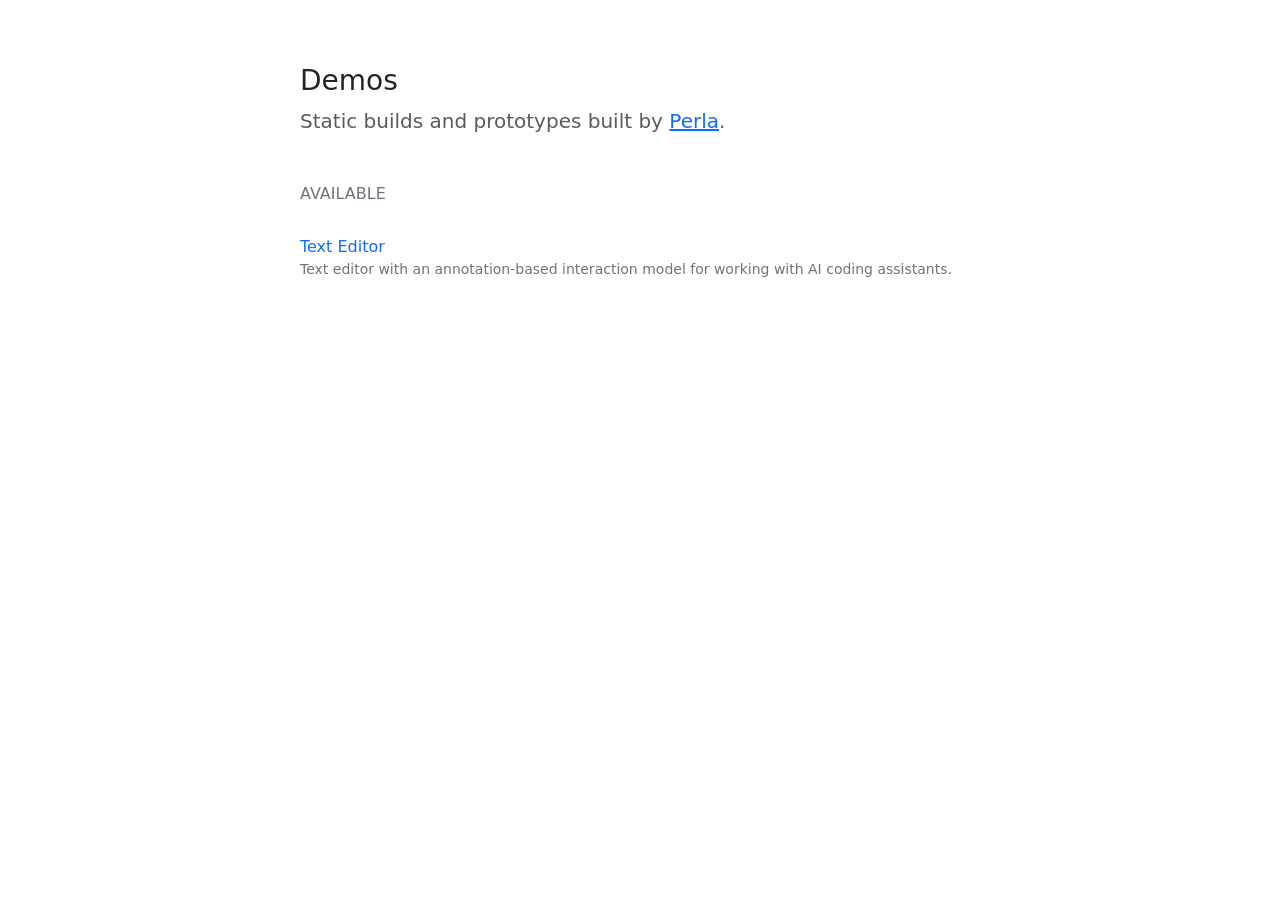
==== index.html @ 20081ecb "Added text editor demo" ====
<!doctype html>
<html lang="en" data-bs-theme="light">
<head>
  <meta charset="utf-8">
  <meta name="viewport" content="width=device-width, initial-scale=1">
  <title>Demos</title>
  <link href="https://cdn.jsdelivr.net/npm/bootstrap@5.3.3/dist/css/bootstrap.min.css" rel="stylesheet"
        integrity="sha384-QWTKZyjpPEjISv5WaRU9OFeRpok6YctnYmDr5pNlyT2bRjXh0JMhjY6hW+ALEwIH" crossorigin="anonymous">
  <style>
    body { max-width: 720px; margin: 0 auto; padding: 4rem 1.25rem; }
    .lead { color: var(--bs-secondary-color); }
    .demo-list a { text-decoration: none; }
    .demo-list a:hover { text-decoration: underline; }
  </style>
</head>
<body>
  <header class="mb-5">
    <h1 class="h3 mb-2">Demos</h1>
    <p class="lead mb-0">Static builds and prototypes built by <a href="https://perlabravo.dev">Perla</a>.</p>
  </header>

  <main>
    <h2 class="h6 text-uppercase text-secondary mb-3">Available</h2>
    <ul class="list-group list-group-flush demo-list mb-5">
      <!-- Add one <li> per demo. Link to the demo's own directory. -->
      <li class="list-group-item px-0 py-3">
        <a class="fw-medium" href="demos/texteditor/index.html">Text Editor</a>
        <div class="small text-secondary">Text editor with an annotation-based interaction model for working with AI coding assistants.</div>
      </li>
    </ul>
  </main>

</body>
</html>
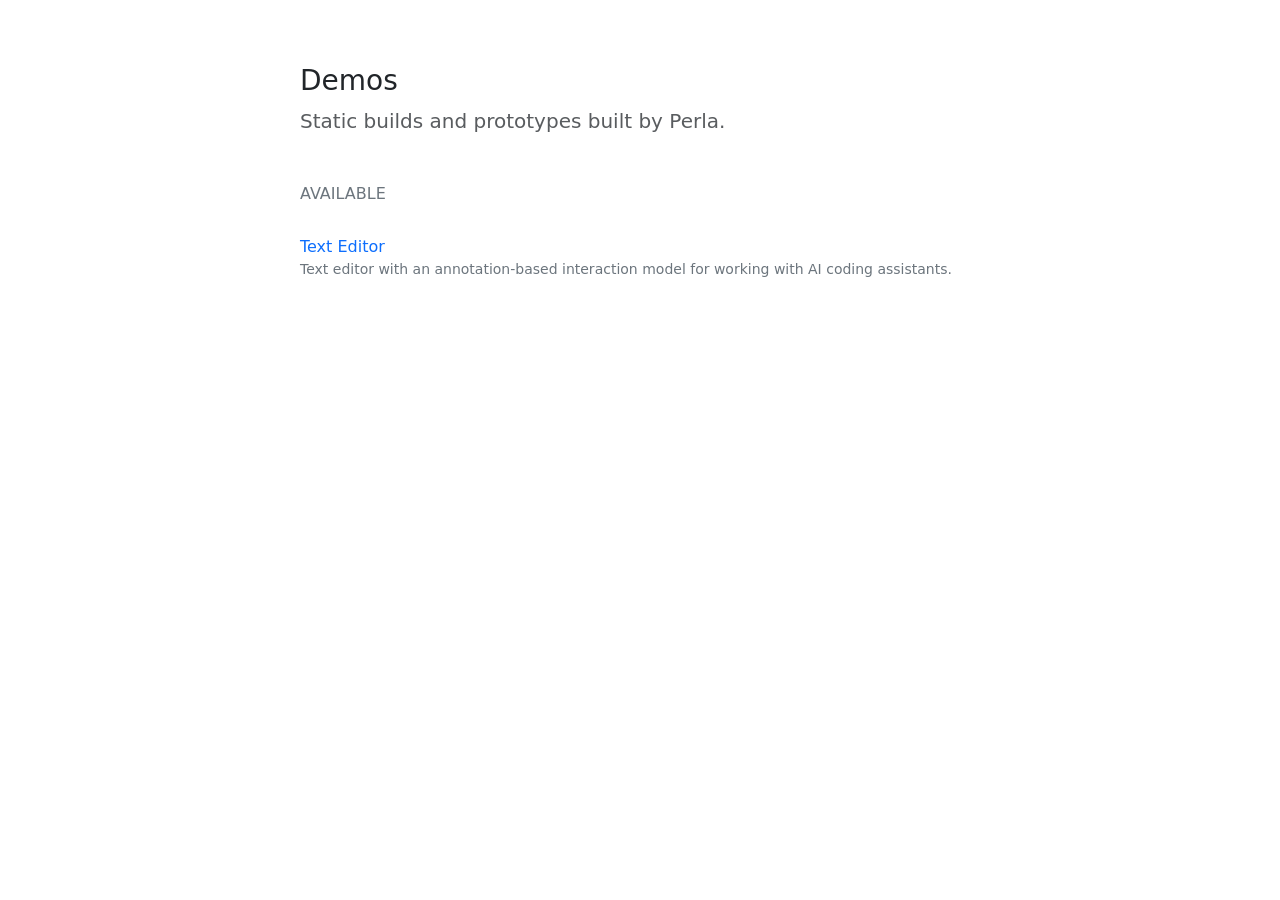
==== commit cae895b6: "Updated index.html" ====
--- a/index.html
+++ b/index.html
@@ -16,7 +16,7 @@
 <body>
   <header class="mb-5">
     <h1 class="h3 mb-2">Demos</h1>
-    <p class="lead mb-0">Static builds and prototypes built by <a href="https://perlabravo.dev">Perla</a>.</p>
+    <p class="lead mb-0">Static builds and prototypes built by Perla.</p>
   </header>
 
   <main>
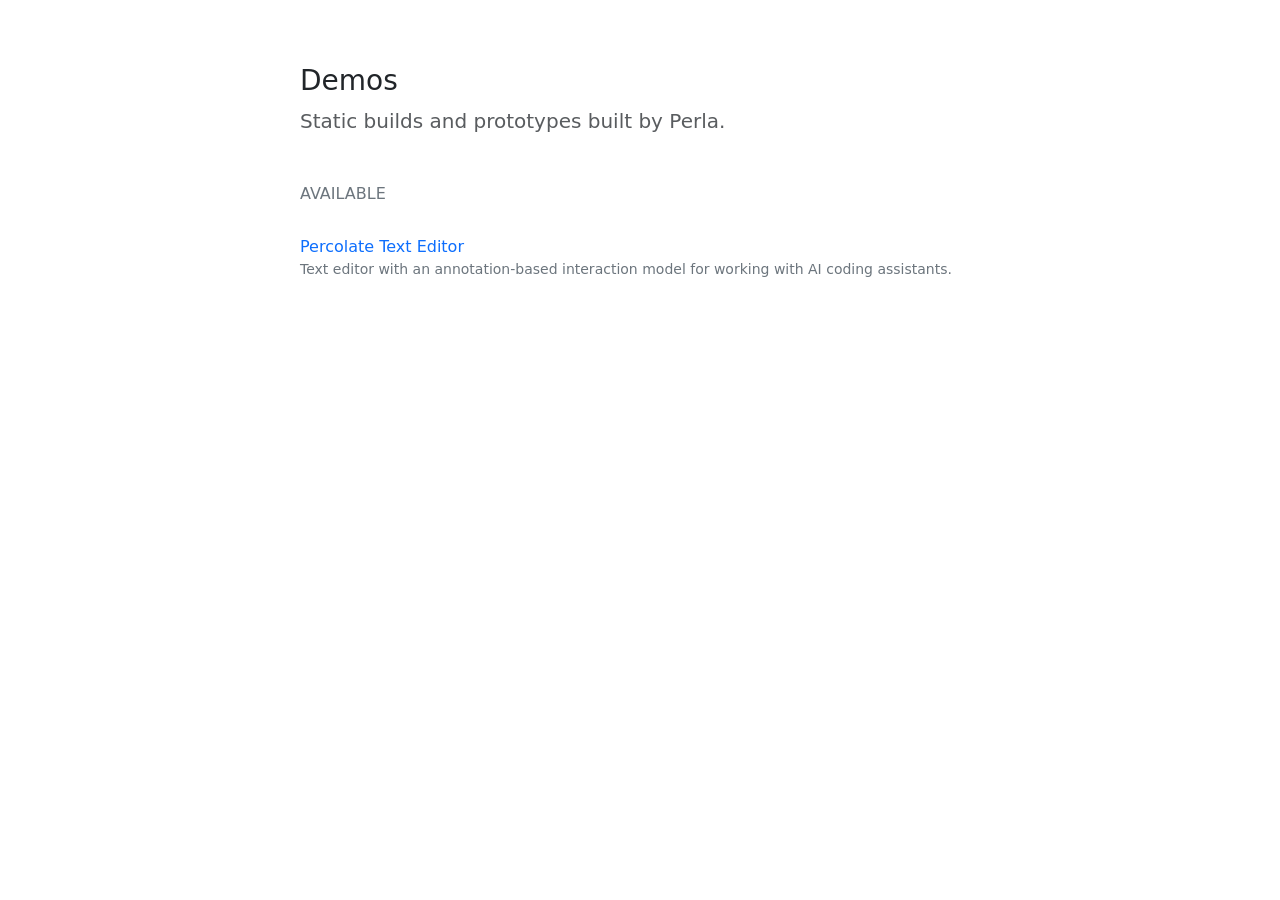
==== commit a889cb42: "Updated text editor demo" ====
--- a/index.html
+++ b/index.html
@@ -24,7 +24,7 @@
     <ul class="list-group list-group-flush demo-list mb-5">
       <!-- Add one <li> per demo. Link to the demo's own directory. -->
       <li class="list-group-item px-0 py-3">
-        <a class="fw-medium" href="demos/texteditor/index.html">Text Editor</a>
+        <a class="fw-medium" href="demos/percolate-text-editor/">Percolate Text Editor</a>
         <div class="small text-secondary">Text editor with an annotation-based interaction model for working with AI coding assistants.</div>
       </li>
     </ul>
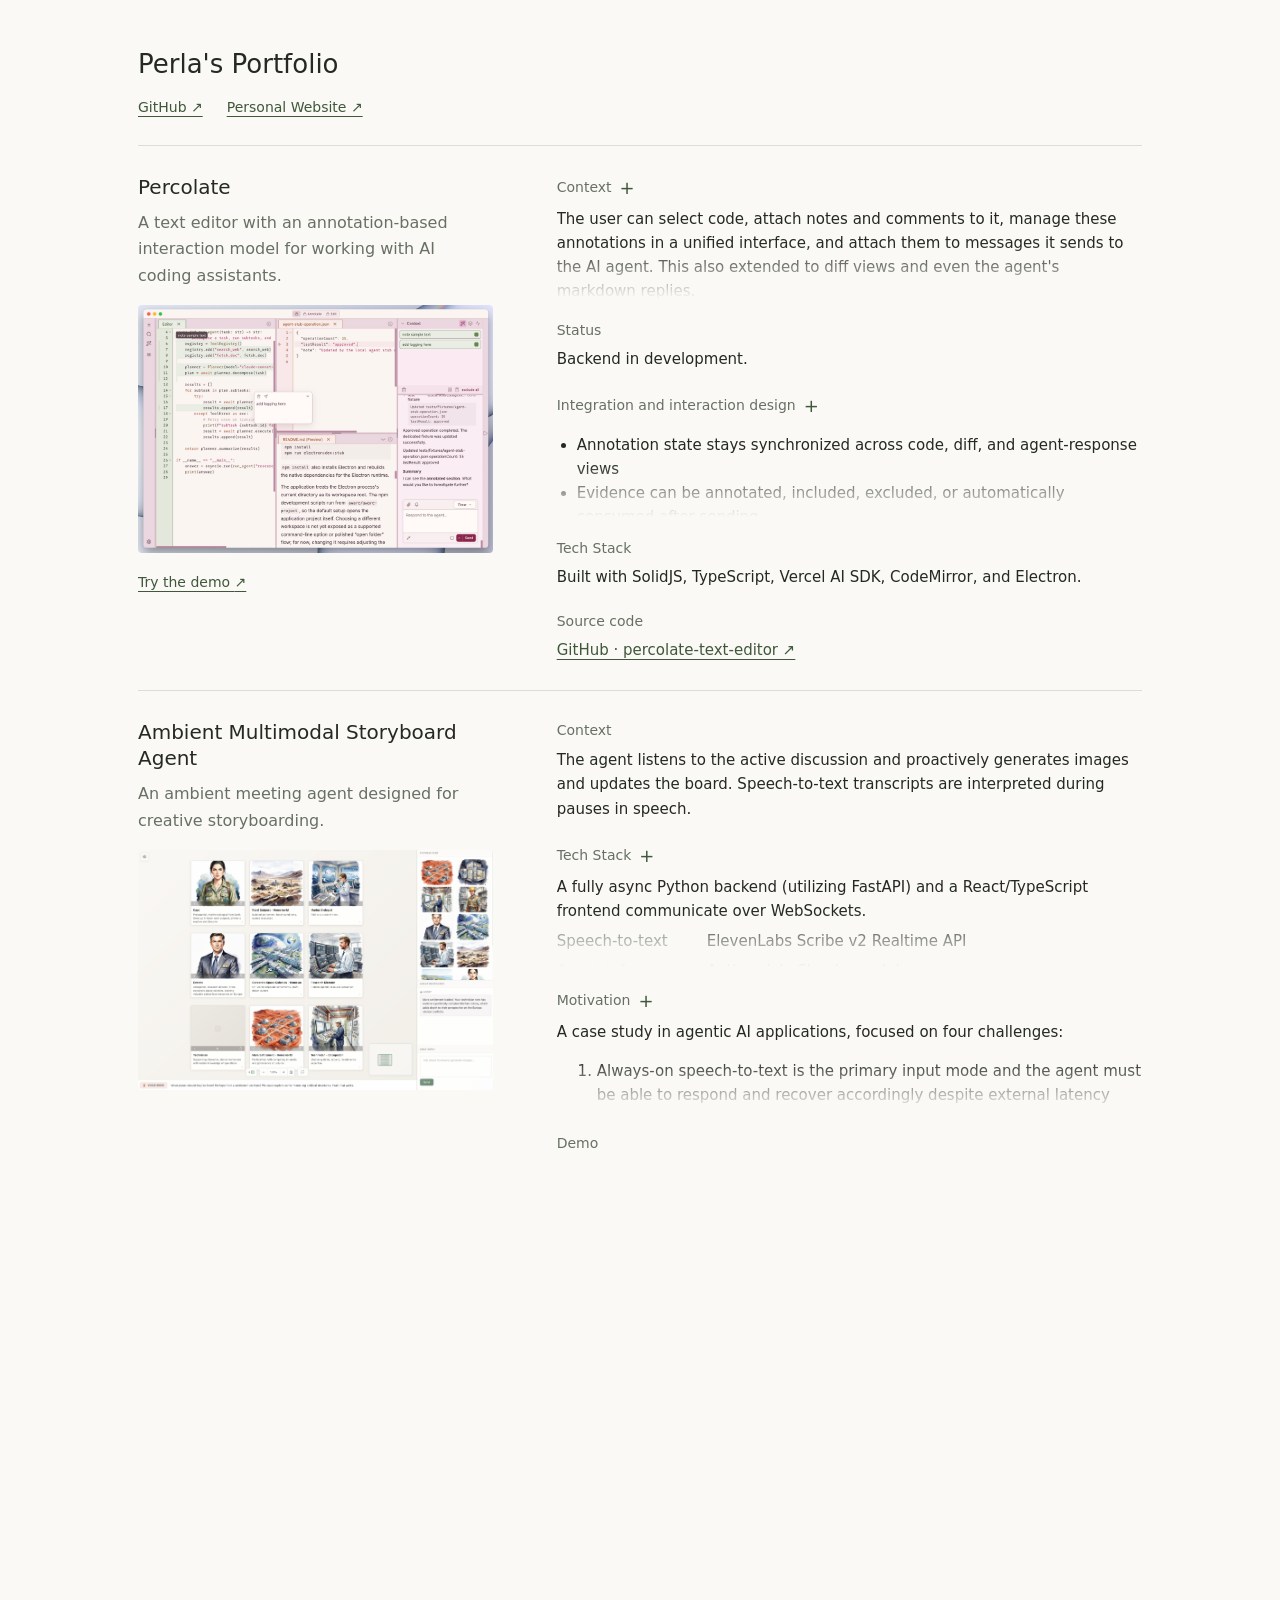
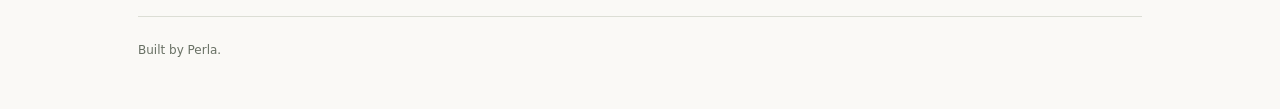
==== commit 05930c34: "Added portfolio" ====
--- a/index.html
+++ b/index.html
@@ -1,34 +1,262 @@
 <!doctype html>
-<html lang="en" data-bs-theme="light">
+<html lang="en">
 <head>
   <meta charset="utf-8">
   <meta name="viewport" content="width=device-width, initial-scale=1">
-  <title>Demos</title>
-  <link href="https://cdn.jsdelivr.net/npm/bootstrap@5.3.3/dist/css/bootstrap.min.css" rel="stylesheet"
-        integrity="sha384-QWTKZyjpPEjISv5WaRU9OFeRpok6YctnYmDr5pNlyT2bRjXh0JMhjY6hW+ALEwIH" crossorigin="anonymous">
+  <meta name="description" content="A small collection of projects built by Perla.">
+  <title>Portfolio</title>
+  <link rel="icon" href="media/p-monogram.svg" type="image/svg+xml">
   <style>
-    body { max-width: 720px; margin: 0 auto; padding: 4rem 1.25rem; }
-    .lead { color: var(--bs-secondary-color); }
-    .demo-list a { text-decoration: none; }
-    .demo-list a:hover { text-decoration: underline; }
+    :root { color-scheme: light; --paper: #faf9f6; --ink: #252923; --muted: #687064; --line: #dcded5; --accent: #40573a; }
+    * { box-sizing: border-box; }
+    body { margin: 0; background: var(--paper); color: var(--ink); font: 16px/1.65 system-ui, sans-serif; }
+    main { max-width: 1060px; margin: auto; padding: 48px 28px; }
+    a { color: var(--accent); text-underline-offset: 4px; }
+    a:hover { text-decoration-thickness: 2px; }
+    a:focus-visible, button:focus-visible { outline: 3px solid var(--accent); outline-offset: 5px; }
+    h1 { font-size: 26px; font-weight: 400; line-height: 1.3; margin: 0 0 14px; }
+    .brand { display: flex; align-items: center; gap: 10px; }
+    .brand-mark { width: 30px; height: 30px; flex: 0 0 auto; }
+    nav { display: flex; gap: 12px 24px; flex-wrap: wrap; }
+    nav a { font-size: 14px; }
+    .section-heading { display: flex; align-items: center; justify-content: space-between; gap: 20px; margin: 10px 0 16px; }
+    .section-heading h2 { margin: 0; font-size: 14px; font-weight: 400; color: var(--muted); }
+    .project { display: grid; grid-template-columns: minmax(0, 1fr) minmax(0, 1.65fr); gap: clamp(24px, 5vw, 64px); align-items: start; border-top: 1px solid var(--line); padding: 28px 0; }
+    .project-overview, .project-details { min-width: 0; overflow-wrap: anywhere; }
+    .project-heading { margin-bottom: 10px; }
+    h3 { font-size: 20px; line-height: 1.3; font-weight: 400; margin: 0; }
+    .project-preview { display: block; width: 100%; margin: 16px 0; padding: 0; border: 0; border-radius: 4px; background: none; cursor: zoom-in; }
+    .project-preview:focus-visible { outline: 3px solid var(--accent); outline-offset: 5px; }
+    .project-image { display: block; width: 100%; height: auto; border-radius: inherit; }
+    .image-lightbox { width: min(94vw, 1440px); max-width: none; max-height: 94vh; margin: auto; padding: 0; overflow: visible; border: 0; border-radius: 6px; background: transparent; }
+    .image-lightbox::backdrop { background: rgb(20 25 19 / .92); }
+    .lightbox-image { display: block; max-width: 100%; max-height: calc(94vh - 32px); margin: auto; border-radius: 4px; object-fit: contain; }
+    .lightbox-close { position: absolute; top: -12px; right: -12px; width: 36px; height: 36px; border: 1px solid var(--line); border-radius: 50%; background: var(--paper); color: var(--ink); font: 24px/1 system-ui, sans-serif; cursor: pointer; }
+    .short-description { color: var(--muted); max-width: 670px; margin: 0 0 15px; }
+    .demo-link { display: inline-block; font-size: 14px; margin-bottom: 20px; }
+    .project-details { display: grid; gap: 20px; }
+    .description.structured { white-space: normal; font-size: 15px; }
+    .description.structured p + p { margin-top: 6px; }
+    .feature-list { margin: 8px 0 0; padding-left: 20px; }
+    .stack-list { display: grid; grid-template-columns: 138px minmax(0, 1fr); gap: 6px 12px; margin: 0; }
+    .stack-list dt { color: var(--muted); font-weight: 400; }
+    .stack-list dd { margin: 0; }
+    h4 { font-size: 14px; font-weight: 400; color: var(--muted); margin: 0 0 5px; }
+    .project-details p { margin: 0; font-size: 15px; }
+    .description { white-space: pre-line; line-height: 24px; }
+    .expandable-section { margin-inline: -12px; padding: 0 12px; border-radius: 4px; cursor: pointer; transition: background-color .2s ease; }
+    .expandable-section:hover { background: rgb(64 87 58 / .06); }
+    .description-preview { position: relative; overflow: hidden; transition: height .28s ease; }
+    .description-preview:not(.is-expanded) { height: 92px; overflow: hidden; }
+    .description-preview::after { content: ''; position: absolute; inset: auto 0 0; height: 54px; pointer-events: none; background: linear-gradient(to bottom, transparent, var(--paper)); opacity: 0; transition: opacity .35s ease; }
+    .description-preview.has-overflow:not(.is-expanded)::after { opacity: 1; }
+    .description-preview:not(.has-overflow):not(.is-expanded) { height: auto; }
+    @media (prefers-reduced-motion: reduce) { .expandable-section, .description-preview, .description-preview::after { transition: none; } }
+    .description-toggle { display: inline-flex; align-items: center; gap: 8px; min-height: 28px; border: 0; padding: 0; background: none; color: inherit; font: inherit; cursor: pointer; border-radius: 4px; }
+    .description-toggle:hover { color: var(--accent); }
+    .description-toggle-icon { color: var(--accent); font-size: 18px; line-height: 1; }
+    .description-toggle[hidden] { display: none; }
+    .placeholder { color: var(--muted); }
+    .media { width: 100%; aspect-ratio: 16 / 9; border: 1px solid var(--line); border-radius: 6px; margin-top: 12px; }
+    footer { border-top: 1px solid var(--line); margin-top: 20px; padding-top: 24px; color: var(--muted); font-size: 12px; }
+    @media (max-width: 700px) { .project { grid-template-columns: minmax(0, 1fr); gap: 16px; } .demo-link { margin-bottom: 0; } }
+    @media (max-width: 540px) { main { padding: 32px 20px; } }
   </style>
 </head>
 <body>
-  <header class="mb-5">
-    <h1 class="h3 mb-2">Demos</h1>
-    <p class="lead mb-0">Static builds and prototypes built by Perla.</p>
-  </header>
-
   <main>
-    <h2 class="h6 text-uppercase text-secondary mb-3">Available</h2>
-    <ul class="list-group list-group-flush demo-list mb-5">
-      <!-- Add one <li> per demo. Link to the demo's own directory. -->
-      <li class="list-group-item px-0 py-3">
-        <a class="fw-medium" href="demos/percolate-text-editor/">Percolate Text Editor</a>
-        <div class="small text-secondary">Text editor with an annotation-based interaction model for working with AI coding assistants.</div>
-      </li>
-    </ul>
+    <header>
+      <div class="brand">
+        <h1>Perla's Portfolio</h1>
+      </div>
+      <nav aria-label="Social and profile links">
+        <a href="https://github.com/orgs/builtbyperla/repositories">GitHub ↗</a>
+        <a href="https://perlabravo.dev/">Personal Website ↗</a>
+      </nav>
+    </header>
+
+    <section aria-labelledby="projects-heading">
+      <div class="section-heading">
+      </div>
+
+      <article class="project">
+        <div class="project-overview">
+        <div class="project-heading"><h3>Percolate</h3></div>
+        <p class="short-description">A text editor with an annotation-based interaction model for working with AI coding assistants.</p>
+        <button class="project-preview" type="button" aria-label="View a larger preview of Percolate">
+          <img class="project-image" src="media/percolatepreviewimage.jpeg" alt="Percolate text editor showing a code file with annotations and an AI assistant panel" width="2048" height="1429">
+        </button>
+        <a class="demo-link" href="demos/texteditor/">Try the demo <span aria-hidden="true">↗</span></a>
+        </div>
+          <div class="project-details">
+              <section><h4>Context</h4><p class="description">The user can select code, attach notes and comments to it, manage these annotations in a unified interface, and attach them to messages it sends to the AI agent. This also extended to diff views and even the agent's markdown replies.</p>
+              </section>
+              <section><h4>Status</h4><p>Backend in development.</p></section>
+              <section><h4>Integration and interaction design</h4><div class="description structured">
+                <ul class="feature-list">
+                  <li>Annotation state stays synchronized across code, diff, and agent-response views</li>
+                  <li>Evidence can be annotated, included, excluded, or automatically consumed after sending</li>
+                  <li>Separate in-place read and write modes to avoid visual clutter with a quick-annotate functionality to bridge them.</li>
+                </ul>
+              </div></section>
+              <section><h4>Tech Stack</h4><p>Built with SolidJS, TypeScript, Vercel AI SDK, CodeMirror, and Electron.</p></section>
+              <section><h4>Source code</h4><p><a href="https://github.com/builtbyperla/percolate-text-editor">GitHub · percolate-text-editor ↗</a></p></section>
+            <!-- <section><h4>Multimedia</h4><p class="placeholder">Project walkthrough coming soon.</p> -->
+              <!-- Optional embed: <iframe class="media" src="https://www.youtube-nocookie.com/embed/VIDEO_ID" title="Percolate project walkthrough" loading="lazy" allowfullscreen></iframe> -->
+              <!-- For a local video: <video class="media" controls preload="metadata"><source src="media/percolate.mp4" type="video/mp4">Your browser does not support embedded video.</video> -->
+          </div>
+      </article>
+
+      <article class="project">
+        <div class="project-overview">
+        <div class="project-heading"><h3>Ambient Multimodal Storyboard Agent</h3></div>
+        <p class="short-description">An ambient meeting agent designed for creative storyboarding.</p>
+        <button class="project-preview" type="button" aria-label="View a larger preview of Ambient Multimodal Storyboard Agent">
+          <img class="project-image" src="media/storyboardpreviewimage.png" alt="Ambient Multimodal Storyboard Agent workspace with a storyboard canvas, image tiles, and a meeting transcript" width="3141" height="2127">
+        </button>
+        <!-- Optional demo: <a class="demo-link" href="YOUR_DEMO_URL">Try the demo ↗</a> -->
+        </div>
+          <div class="project-details">
+              <section><h4>Context</h4><p>The agent listens to the active discussion and proactively generates images and updates the board. Speech-to-text transcripts are interpreted during pauses in speech.</p></section>
+
+              <section><h4>Tech Stack</h4><div class="description structured">
+                <p>A fully async Python backend (utilizing FastAPI) and a React/TypeScript frontend communicate over WebSockets.</p>
+                <p>
+                <dl class="stack-list">
+                <dt>Speech-to-text</dt><dd>ElevenLabs Scribe v2 Realtime API</dd>
+                <dt>Agent inference</dt><dd>Anthropic’s Claude models</dd>
+                <dt>Image generation</dt><dd>Black Forest Labs’ flux-schnell-9b, running on Replicate</dd>
+                <dt>Memory</dt><dd>OpenAI’s text-embedding-3-small for embeddings and GPT for long-term memory summarization</dd>
+              </dl></div></section>
+              <section><h4>Motivation</h4><div class="description structured">
+                <p>A case study in agentic AI applications, focused on four challenges:
+                    <ol>
+                    <li>Always-on speech-to-text is the primary input mode and the agent must be able to respond and recover accordingly despite external latency factors</li>
+                    <li>The agent operates as an ambient collaborator in creative workflows and makes changes proactively despite not being provided precise instructions or data</li>
+                    <li>The agent interacts directly with complex UI objects on behalf of the user while remaining fully interactive for the end user</li>
+                    <li>Token counts and context must be managed to avoid skyrocketing monetary + performance costs over long user sessions</li>
+                    </ol>
+                </p>
+              <section><h4>Source code</h4><p><a href="https://github.com/builtbyperla/ai-storyboard">GitHub · ai-storyboard ↗</a></p></section>
+
+              </div></section>
+                <section><h4>Demo</h4>
+                    <iframe src="https://www.linkedin.com/embed/feed/update/urn:li:ugcPost:7425744990993145856?compact=1" height="400" width="500" frameborder="0" allowfullscreen="" title="Embedded post"></iframe>
+                </section>
+          </div>
+      </article>
+    </section>
+    <footer>Built by Perla.</footer>
   </main>
-
+  <dialog class="image-lightbox" aria-label="Expanded project preview">
+    <button class="lightbox-close" type="button" aria-label="Close expanded preview">×</button>
+    <img class="lightbox-image" src="" alt="">
+  </dialog>
+  <script>
+    const lightbox = document.querySelector('.image-lightbox');
+    const lightboxImage = lightbox.querySelector('.lightbox-image');
+    const closeLightbox = lightbox.querySelector('.lightbox-close');
+    let previewTrigger;
+
+    document.querySelectorAll('.project-preview').forEach((button) => {
+      button.addEventListener('click', () => {
+        const image = button.querySelector('img');
+        previewTrigger = button;
+        lightboxImage.src = image.currentSrc || image.src;
+        lightboxImage.alt = image.alt;
+        lightbox.showModal();
+      });
+    });
+    closeLightbox.addEventListener('click', () => lightbox.close());
+    lightbox.addEventListener('click', (event) => {
+      if (event.target === lightbox) lightbox.close();
+    });
+    lightbox.addEventListener('close', () => {
+      lightboxImage.removeAttribute('src');
+      previewTrigger?.focus();
+    });
+
+    document.querySelectorAll('.description').forEach((description, index) => {
+      // Trim source indentation at the edges, preserving intentional internal newlines.
+      if (!description.childElementCount) description.textContent = description.textContent.trim();
+      const section = description.parentElement;
+      const heading = section.querySelector('h4');
+      const sectionName = heading.textContent;
+      const preview = document.createElement('div');
+      preview.id = `description-preview-${index + 1}`;
+      preview.className = 'description-preview';
+      description.before(preview);
+      preview.append(description);
+      const button = document.createElement('button');
+      button.type = 'button';
+      button.className = 'description-toggle';
+      const label = document.createElement('span');
+      label.textContent = sectionName;
+      const icon = document.createElement('span');
+      icon.className = 'description-toggle-icon';
+      icon.textContent = '+';
+      icon.setAttribute('aria-hidden', 'true');
+      button.append(label, icon);
+      button.setAttribute('aria-label', `Expand ${sectionName}`);
+      button.setAttribute('aria-controls', preview.id);
+      button.setAttribute('aria-expanded', 'false');
+      const staticLabel = document.createElement('span');
+      staticLabel.textContent = sectionName;
+      heading.replaceChildren(staticLabel, button);
+      section.classList.add('expandable-section');
+      const prefersReducedMotion = window.matchMedia('(prefers-reduced-motion: reduce)').matches;
+      const updateExpanded = (expanded) => {
+        preview.classList.toggle('is-expanded', expanded);
+        icon.textContent = expanded ? '−' : '+';
+        button.setAttribute('aria-label', `${expanded ? 'Collapse' : 'Expand'} ${sectionName}`);
+        button.setAttribute('aria-expanded', String(expanded));
+      };
+      const togglePreview = (expanded) => {
+        if (expanded === preview.classList.contains('is-expanded')) return;
+        const startHeight = preview.getBoundingClientRect().height;
+        preview.style.height = `${startHeight}px`;
+        // Commit the starting measurement before requesting the new height.
+        void preview.offsetHeight;
+        updateExpanded(expanded);
+        const endHeight = expanded ? preview.scrollHeight : 92;
+        if (prefersReducedMotion) {
+          preview.style.height = '';
+          return;
+        }
+        requestAnimationFrame(() => {
+          preview.style.height = `${endHeight}px`;
+        });
+        const finishTransition = (event) => {
+          if (event.propertyName !== 'height') return;
+          preview.style.height = '';
+          preview.removeEventListener('transitionend', finishTransition);
+        };
+        preview.addEventListener('transitionend', finishTransition);
+      };
+      button.addEventListener('click', (event) => {
+        event.stopPropagation();
+        togglePreview(!preview.classList.contains('is-expanded'));
+      });
+      section.addEventListener('click', (event) => {
+        if (event.target.closest('a, button, input, select, textarea')) return;
+        if (!preview.classList.contains('has-overflow')) return;
+        togglePreview(!preview.classList.contains('is-expanded'));
+      });
+      const updateOverflow = () => {
+        const overflows = description.scrollHeight > 92;
+        button.hidden = !overflows;
+        staticLabel.hidden = overflows;
+        preview.classList.toggle('has-overflow', overflows);
+        section.classList.toggle('expandable-section', overflows);
+      };
+      updateOverflow();
+      // Recheck rendered height when the responsive columns change width.
+      if ('ResizeObserver' in window) {
+        new ResizeObserver(updateOverflow).observe(description);
+      } else {
+        window.addEventListener('resize', updateOverflow);
+      }
+    });
+  </script>
 </body>
 </html>
